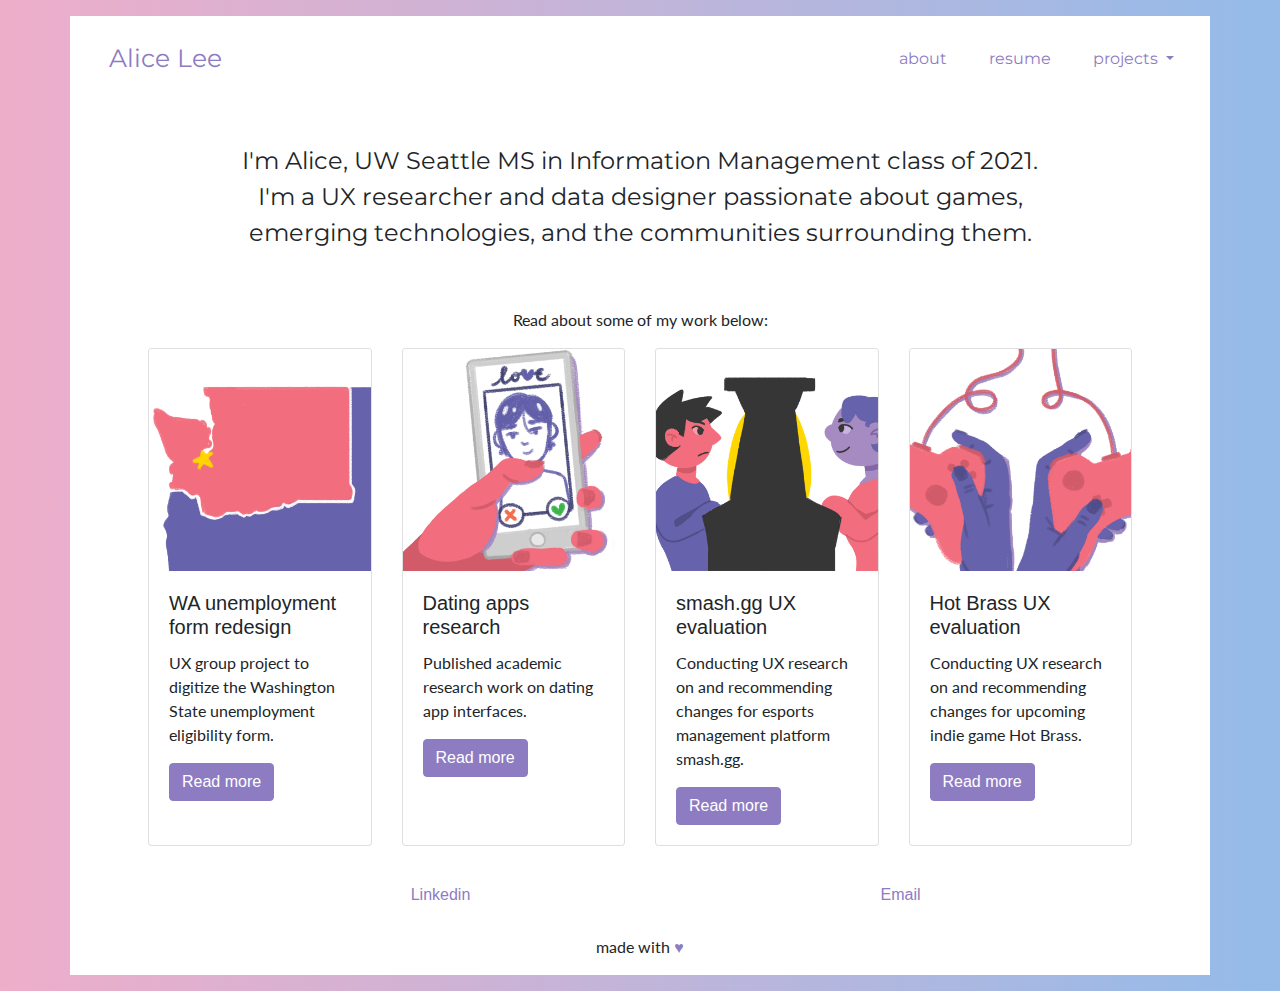
==== index.html @ e4b4aa67 "File reorg + updates, added game journaling project" ====
<!doctype html>
<html lang="en">
  <head>
    <title>home | alice lee</title>
    <meta charset="utf-8">
    <meta name="author" content="Alice Lee">
    <meta name="description" content="Alice Lee's portfolio/website">
    <meta name="viewport" content="width=device-width, initial-scale=1">
    
    <!--bootstrap links-->
    <link rel="stylesheet" href="https://maxcdn.bootstrapcdn.com/bootstrap/4.3.1/css/bootstrap.min.css">
    <script src="https://ajax.googleapis.com/ajax/libs/jquery/3.4.1/jquery.min.js"></script>
    <script src="https://cdnjs.cloudflare.com/ajax/libs/popper.js/1.14.7/umd/popper.min.js"></script>
    <script src="https://maxcdn.bootstrapcdn.com/bootstrap/4.3.1/js/bootstrap.min.js"></script>

    <!--Google Fonts link-->
    <link href="https://fonts.googleapis.com/css2?family=Lato&family=Montserrat&display=swap" rel="stylesheet">

    <!-- custom stylesheet link -->
    <link rel="stylesheet" href="style.css">

    <!--favicon link-->
    <link rel="icon" type="image/png" href="imgs/favicon.png">   
  </head>
  <body>
    <div class="container mt-0 my-sm-3">

      <!--header-->
      <ul class="nav d-flex">
        <li class="nav-item ml-3 mr-auto mt-3 p-2">
          <p class="homelink"><a class="title" href="index.html">Alice Lee</a></p>
        </li>

        <li class="nav-item mt-3 p-2">
          <a class="btn btn-link" href="about.html">about</a>
        </li>

        <li class="nav-item mt-3 p-2">
          <a class="btn btn-link" href="files/resume.pdf">resume</a>
        </li>

        <!--Projects dropdown button-->
        <li class="nav-item mt-3 p-2">
          <div class="dropdown">
            <a class="btn btn-link dropdown-toggle" href="#" role="button" id="dropdownMenuLink" data-toggle="dropdown" aria-haspopup="true" aria-expanded="false">
              projects
            </a>

            <div class="dropdown-menu" aria-labelledby="dropdownMenuLink">
              <a class="dropdown-item" href="eligibility-form.html">WA unemployment form redesign</a>
              <a class="dropdown-item" href="dating.html">Dating app research</a>
              <a class="dropdown-item" href="smashgg.html">smash.gg UX evaluation</a>
              <a class="dropdown-item" href="hotbrass.html">Hot Brass UX evaluation</a>
            </div>
          </div>
        </li>
      </ul>

      <!--intro-->

      <div class="row justify-content-center">
        <div class="col-sm-9" style="text-align:center;">
          <p class="bio">I'm Alice, UW Seattle MS in Information Management class of 2021. I'm a UX researcher and data 
            designer passionate about games, emerging technologies, and the communities surrounding them.</p>
        </div>
      </div>

      <!--projects-->

      <div class="row justify-content-center">
        <p>Read about some of my work below:</p>
      </div>

      <div class="card-deck mx-sm-5">

        <!--Unemployment eligibility redesign link-->
        <div class="card">
          <img class="card-img-top" src="imgs/washington.png" alt="WA unemployment form redesign">
          <div class="card-body">
            <h5 class="card-title">WA unemployment form redesign</h5>
            <p class="card-text">UX group project to digitize the Washington State unemployment eligibility form.</p>
            <a href="eligibility-form.html" class="btn btn-primary">Read more</a>
          </div>
        </div>

        <!--Dating apps research link-->
        <div class="card">
          <img class="card-img-top" src="imgs/datingapps.png" alt="Dating apps research">
          <div class="card-body">
            <h5 class="card-title">Dating apps research</h5>
            <p class="card-text">Published academic research work on dating app interfaces.</p>
            <a href="dating.html" class="btn btn-primary">Read more</a>
          </div>
        </div>

        <!--smash.gg UX eval link-->
        <div class="card">
          <img class="card-img-top" src="imgs/fighting.png" alt="smash.gg UX evaluation">
          <div class="card-body">
            <h5 class="card-title">smash.gg UX evaluation</h5>
            <p class="card-text">Conducting UX research on and recommending changes for esports management platform smash.gg.</p>
            <a href="smashgg.html" class="btn btn-primary">Read more</a>
          </div>
        </div>

        <!--Hot Brass eval link-->
        <div class="card">
          <img class="card-img-top" src="imgs/gaming.png" alt="Hot Brass UX evaluation">
          <div class="card-body">
            <h5 class="card-title">Hot Brass UX evaluation</h5>
            <p class="card-text">Conducting UX research on and recommending changes for upcoming indie game Hot Brass.</p>
            <a href="hotbrass.html" class="btn btn-primary">Read more</a>
          </div>
        </div>

      </div>

      <br/>

      <!--footer-->
      <footer>
        <!--contact navbar-->
        <div class="row">         
          <div class="col-1"></div>

          <div class="col">
            <table class="table">
                <tbody>
                  <tr>
                    <td><a class="footer-link" href="https://www.linkedin.com/in/jsalee/">Linkedin</a></td>
                    <td><a class="footer-link" href="mailto:23alice.lee@gmail.com">Email</a></td>
                  </tr>
                </tbody>
              </table>
          </div>
          
          <div class="col-1"></div>
        </div>

        <div class="row">
          <div class="col">
            <p class="credit">made with <a class="secret" href="changelog.html">♥</a></p>
          </div>
        </div>

      </footer>

    </div>

  </body>

</html>
---- style.css ----
body{
    background: rgb(238,174,202);
    background: linear-gradient(90deg, rgba(238,174,202,1) 0%, rgba(148,187,233,1) 100%);
}

.container{
    background-color: white;
}

p{
    font-family: 'Lato';
}

a:link{
    font-weight: 400;
    color:#8e7cc3;
}

a:visited{
    font-weight: 400;
    color:#8e7cc3;
}

a:hover{
    font-weight: 400;
    color:#8e7cc3;
    text-decoration: none;
}

img {
    width: 100%;
    height: auto;
}

.header-img{
    max-height: 100%;
    max-width: 100%;
}

.homelink{
    font-size: 25px;
    font-weight: 600;
    font-family:'Montserrat';
    color:#20124d;
}

.homelink:hover {
    color:#000000;
    text-decoration: none;
}

.active{
    font-weight: 800;
}

.bio{
    padding-top: 5%;
    padding-bottom: 5%;
    font-family: 'Montserrat';
    font-size: 24px;
}

.bio-link{
    font-weight: 600;
}

.btn-primary{
    background-color: #8e7cc3;
    border-color: #8e7cc3;
    color: #ffffff;
}

.btn-primary:link{
    background-color: #8e7cc3;
    border-color: #8e7cc3;
    color: #ffffff;
}

.btn-primary:visited{
    background-color: #8e7cc3;
    border-color: #8e7cc3;
    color: #ffffff;
}

.btn-primary:hover{
    background-color: #674ea7;
    border-color: #674ea7;
    color: #ffffff;
}

.btn-link{
    font-family: 'Montserrat';
    font-weight: 200;
    color: #8e7cc3;
}

.btn-link:hover{
    font-family: 'Montserrat';
    font-weight: 200;
    color: #000000;
}

.credit{
    text-align: center;
}

.footer-link {
    font-weight: 400;
    color: #8e7cc3;
}

.footer-link:visited {
    font-weight: 400;
    color: #8e7cc3;
}

.footer-link:hover {
    font-weight: 400;
    color: #8e7cc3;
}

.secret {
    color: #000000;
}

.secret:visited{
    color: #000000;
}

.secret:hover{
    color: #000000;
    text-decoration: none;
}

.table td{
    text-align: center;
    border-color: #ffffff;
}

.table-bordered{
    border: 2px solid;
    border-color: #ffffff;
}

.table-proj{
    background:#EBE5FA;
}

.title{
    font-weight: 600;
    color: #674ea7;
    font-family: 'Montserrat';
}
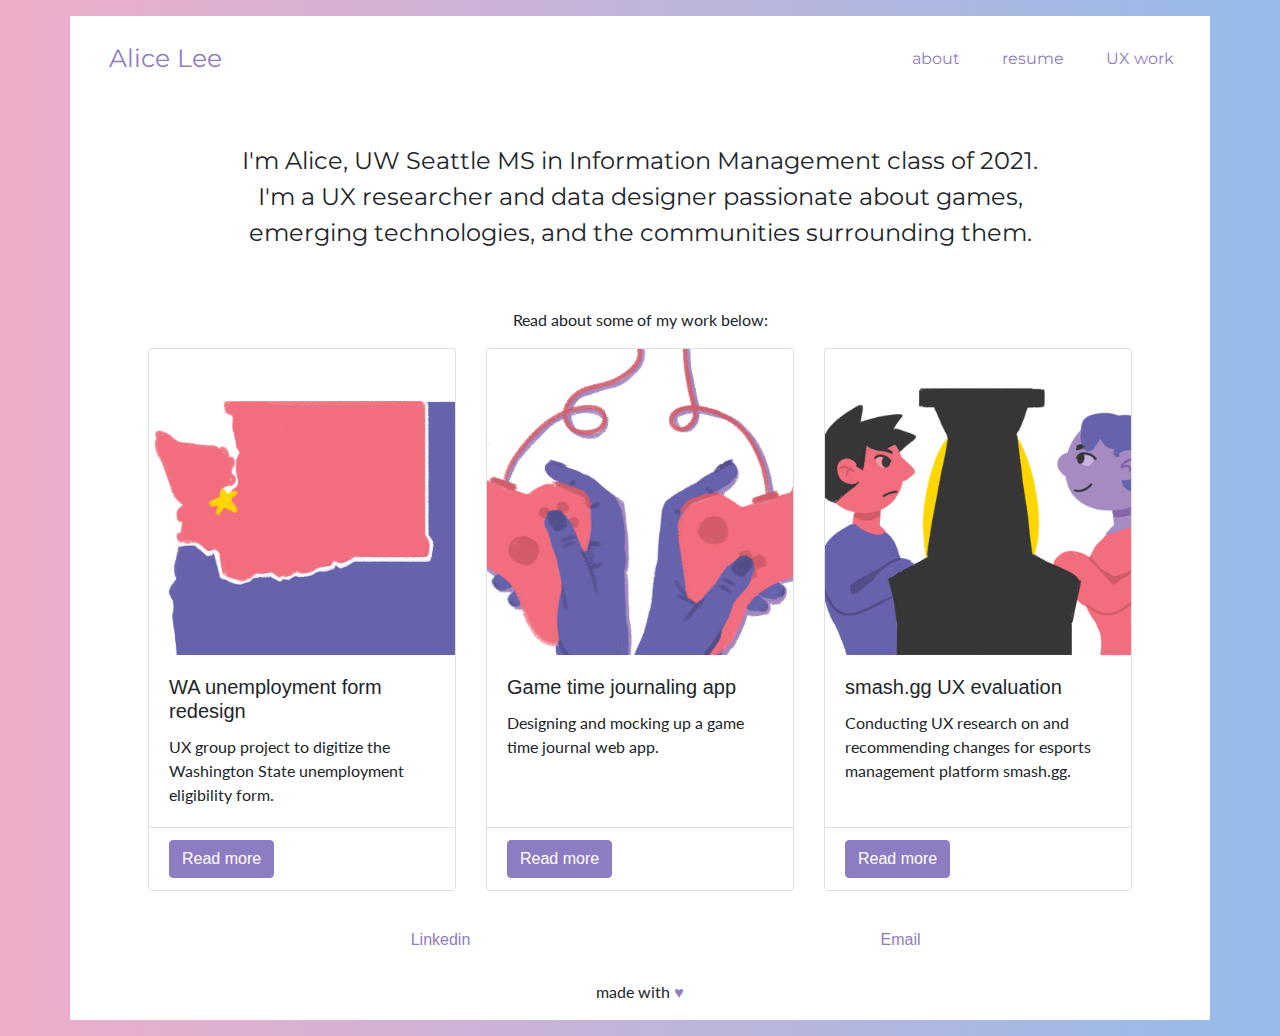
==== commit a85ed5cd: "Added UX work page, header change, removed Hot Brass and dating app research" ====
--- a/index.html
+++ b/index.html
@@ -39,20 +39,8 @@
           <a class="btn btn-link" href="files/resume.pdf">resume</a>
         </li>
 
-        <!--Projects dropdown button-->
         <li class="nav-item mt-3 p-2">
-          <div class="dropdown">
-            <a class="btn btn-link dropdown-toggle" href="#" role="button" id="dropdownMenuLink" data-toggle="dropdown" aria-haspopup="true" aria-expanded="false">
-              projects
-            </a>
-
-            <div class="dropdown-menu" aria-labelledby="dropdownMenuLink">
-              <a class="dropdown-item" href="eligibility-form.html">WA unemployment form redesign</a>
-              <a class="dropdown-item" href="dating.html">Dating app research</a>
-              <a class="dropdown-item" href="smashgg.html">smash.gg UX evaluation</a>
-              <a class="dropdown-item" href="hotbrass.html">Hot Brass UX evaluation</a>
-            </div>
-          </div>
+          <a class="btn btn-link" href="ux-projects.html">UX work</a>
         </li>
       </ul>
 
@@ -79,17 +67,23 @@
           <div class="card-body">
             <h5 class="card-title">WA unemployment form redesign</h5>
             <p class="card-text">UX group project to digitize the Washington State unemployment eligibility form.</p>
+          </div>
+
+          <div class="card-footer">
             <a href="eligibility-form.html" class="btn btn-primary">Read more</a>
           </div>
         </div>
 
         <!--Dating apps research link-->
         <div class="card">
-          <img class="card-img-top" src="imgs/datingapps.png" alt="Dating apps research">
+          <img class="card-img-top" src="imgs/gaming.png" alt="Game time journaling app">
           <div class="card-body">
-            <h5 class="card-title">Dating apps research</h5>
-            <p class="card-text">Published academic research work on dating app interfaces.</p>
-            <a href="dating.html" class="btn btn-primary">Read more</a>
+            <h5 class="card-title">Game time journaling app</h5>
+            <p class="card-text">Designing and mocking up a game time journal web app.</p>
+          </div>
+
+          <div class="card-footer">
+            <a href="game-journal.html" class="btn btn-primary">Read more</a>
           </div>
         </div>
 
@@ -98,18 +92,11 @@
           <img class="card-img-top" src="imgs/fighting.png" alt="smash.gg UX evaluation">
           <div class="card-body">
             <h5 class="card-title">smash.gg UX evaluation</h5>
-            <p class="card-text">Conducting UX research on and recommending changes for esports management platform smash.gg.</p>
+            <p class="card-text">Conducting UX research on and recommending changes for esports management platform smash.gg.</p>           
+          </div>
+
+          <div class="card-footer">
             <a href="smashgg.html" class="btn btn-primary">Read more</a>
-          </div>
-        </div>
-
-        <!--Hot Brass eval link-->
-        <div class="card">
-          <img class="card-img-top" src="imgs/gaming.png" alt="Hot Brass UX evaluation">
-          <div class="card-body">
-            <h5 class="card-title">Hot Brass UX evaluation</h5>
-            <p class="card-text">Conducting UX research on and recommending changes for upcoming indie game Hot Brass.</p>
-            <a href="hotbrass.html" class="btn btn-primary">Read more</a>
           </div>
         </div>
 
--- a/style.css
+++ b/style.css
@@ -100,6 +100,10 @@
     color: #000000;
 }
 
+.card-footer{
+    background-color: #ffffff;
+}
+
 .credit{
     text-align: center;
 }
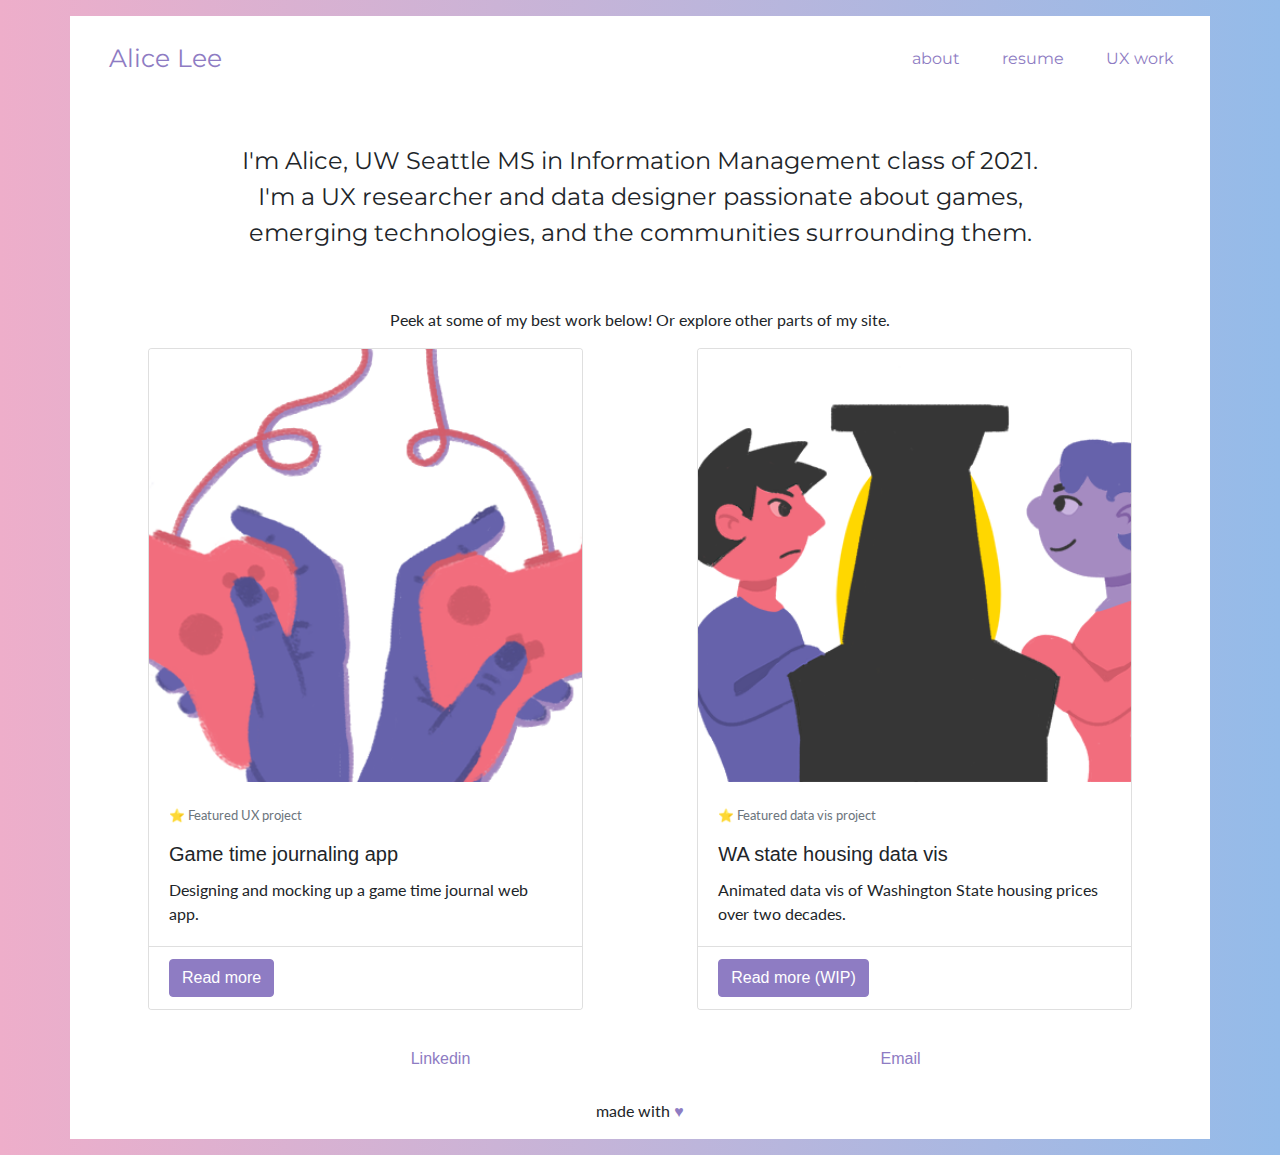
==== commit 77b5db60: "Home page redesign, data vis site WIP" ====
--- a/index.html
+++ b/index.html
@@ -56,28 +56,17 @@
       <!--projects-->
 
       <div class="row justify-content-center">
-        <p>Read about some of my work below:</p>
+        <p>Peek at some of my best work below! Or explore other parts of my site.</p>
       </div>
 
       <div class="card-deck mx-sm-5">
 
-        <!--Unemployment eligibility redesign link-->
-        <div class="card">
-          <img class="card-img-top" src="imgs/washington.png" alt="WA unemployment form redesign">
-          <div class="card-body">
-            <h5 class="card-title">WA unemployment form redesign</h5>
-            <p class="card-text">UX group project to digitize the Washington State unemployment eligibility form.</p>
-          </div>
-
-          <div class="card-footer">
-            <a href="eligibility-form.html" class="btn btn-primary">Read more</a>
-          </div>
-        </div>
-
-        <!--Dating apps research link-->
+        <!--Game journal link-->
         <div class="card">
           <img class="card-img-top" src="imgs/gaming.png" alt="Game time journaling app">
           <div class="card-body">
+            <p class="card-text"><small class="text-muted">&#11088 Featured UX project</small></p>
+
             <h5 class="card-title">Game time journaling app</h5>
             <p class="card-text">Designing and mocking up a game time journal web app.</p>
           </div>
@@ -87,16 +76,19 @@
           </div>
         </div>
 
-        <!--smash.gg UX eval link-->
+        <div class="col-sm-1"></div>
+
+        <!--WA housing data vis link-->
         <div class="card">
           <img class="card-img-top" src="imgs/fighting.png" alt="smash.gg UX evaluation">
           <div class="card-body">
-            <h5 class="card-title">smash.gg UX evaluation</h5>
-            <p class="card-text">Conducting UX research on and recommending changes for esports management platform smash.gg.</p>           
+            <p class="card-text"><small class="text-muted">&#11088 Featured data vis project</small></p>
+            <h5 class="card-title">WA state housing data vis</h5>
+            <p class="card-text">Animated data vis of Washington State housing prices over two decades.</p>           
           </div>
 
           <div class="card-footer">
-            <a href="smashgg.html" class="btn btn-primary">Read more</a>
+            <a href="..." class="btn btn-primary">Read more (WIP)</a>
           </div>
         </div>
 
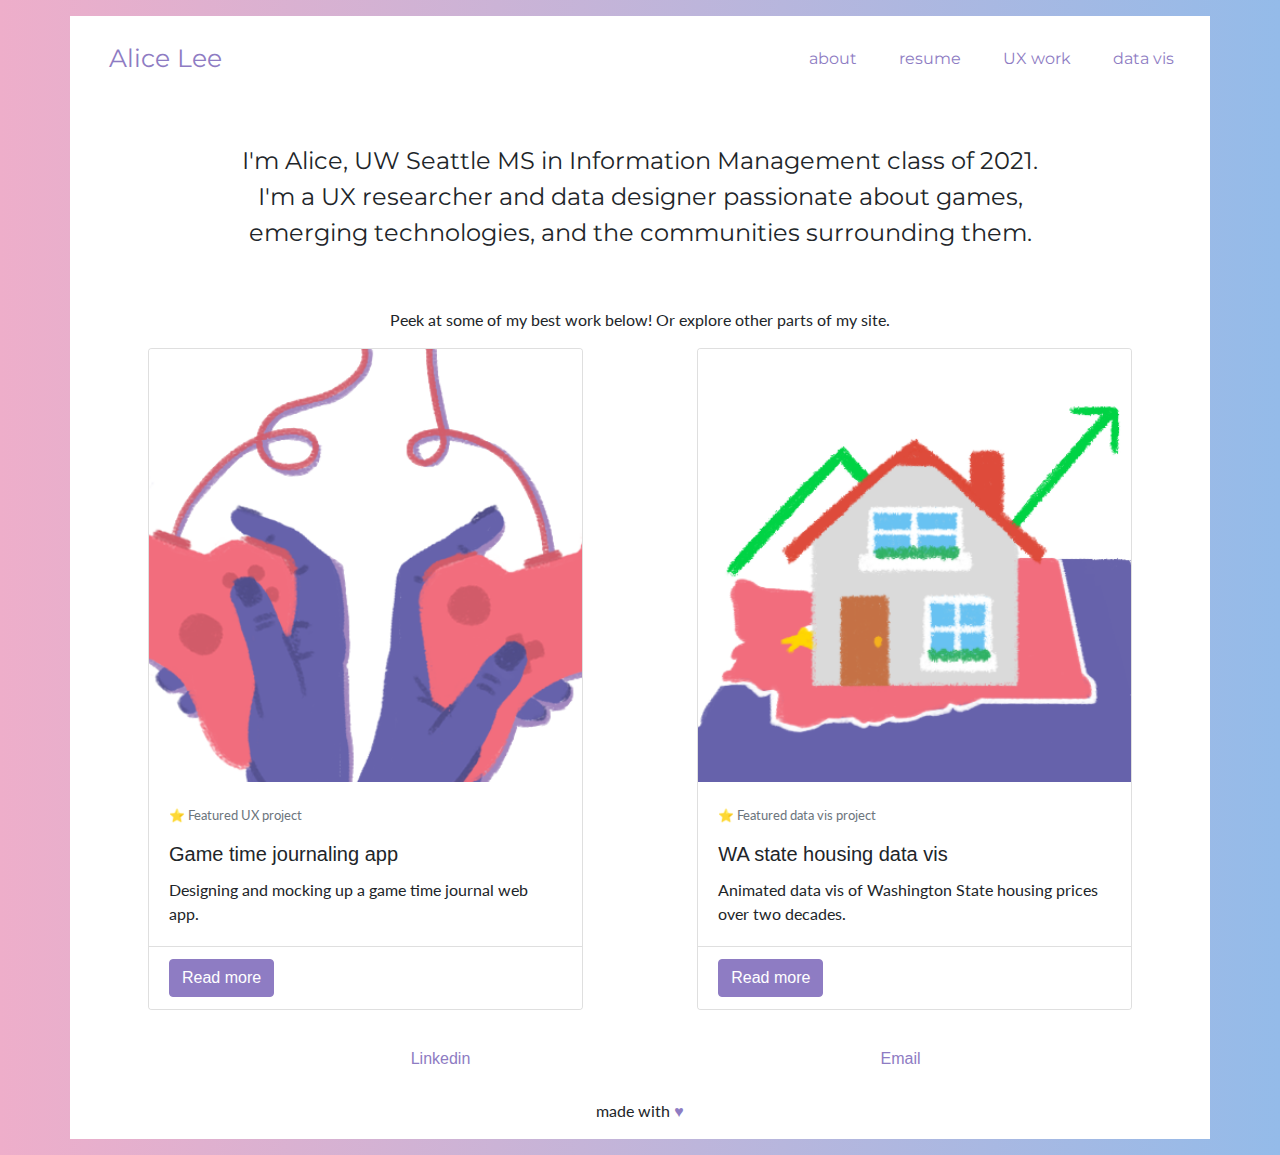
==== commit 21f19495: "Added data vis project images, fixed minor linking glitches" ====
--- a/index.html
+++ b/index.html
@@ -42,6 +42,10 @@
         <li class="nav-item mt-3 p-2">
           <a class="btn btn-link" href="ux-projects.html">UX work</a>
         </li>
+
+        <li class="nav-item mt-3 p-2">
+          <a class="btn btn-link" href="data-vis.html">data vis</a>
+        </li>
       </ul>
 
       <!--intro-->
@@ -80,7 +84,7 @@
 
         <!--WA housing data vis link-->
         <div class="card">
-          <img class="card-img-top" src="imgs/fighting.png" alt="smash.gg UX evaluation">
+          <img class="card-img-top" src="imgs/wa-housing.png" alt="Washington State housing data visualization">
           <div class="card-body">
             <p class="card-text"><small class="text-muted">&#11088 Featured data vis project</small></p>
             <h5 class="card-title">WA state housing data vis</h5>
@@ -88,7 +92,7 @@
           </div>
 
           <div class="card-footer">
-            <a href="..." class="btn btn-primary">Read more (WIP)</a>
+            <a href="wa-housing.html" class="btn btn-primary">Read more</a>
           </div>
         </div>
 
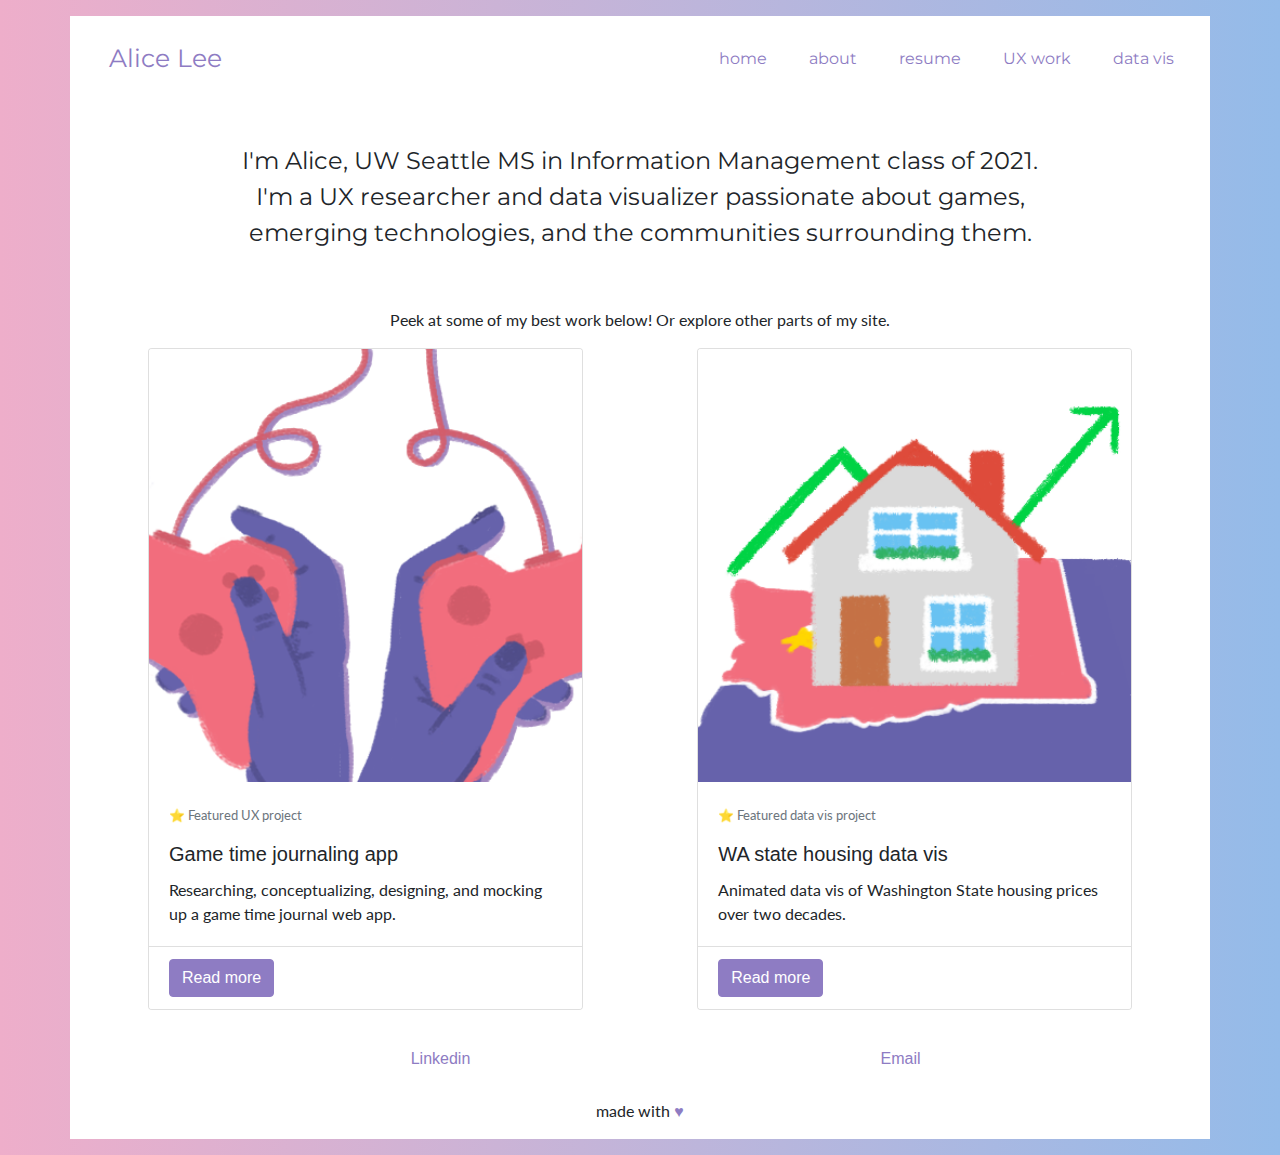
==== commit 3121da0f: "Added home button, project description edits, alt text check" ====
--- a/index.html
+++ b/index.html
@@ -32,6 +32,10 @@
         </li>
 
         <li class="nav-item mt-3 p-2">
+          <a class="btn btn-link" href="index.html">home</a>
+        </li>
+
+        <li class="nav-item mt-3 p-2">
           <a class="btn btn-link" href="about.html">about</a>
         </li>
 
@@ -53,7 +57,7 @@
       <div class="row justify-content-center">
         <div class="col-sm-9" style="text-align:center;">
           <p class="bio">I'm Alice, UW Seattle MS in Information Management class of 2021. I'm a UX researcher and data 
-            designer passionate about games, emerging technologies, and the communities surrounding them.</p>
+            visualizer passionate about games, emerging technologies, and the communities surrounding them.</p>
         </div>
       </div>
 
@@ -72,7 +76,7 @@
             <p class="card-text"><small class="text-muted">&#11088 Featured UX project</small></p>
 
             <h5 class="card-title">Game time journaling app</h5>
-            <p class="card-text">Designing and mocking up a game time journal web app.</p>
+            <p class="card-text">Researching, conceptualizing, designing, and mocking up a game time journal web app.</p>
           </div>
 
           <div class="card-footer">
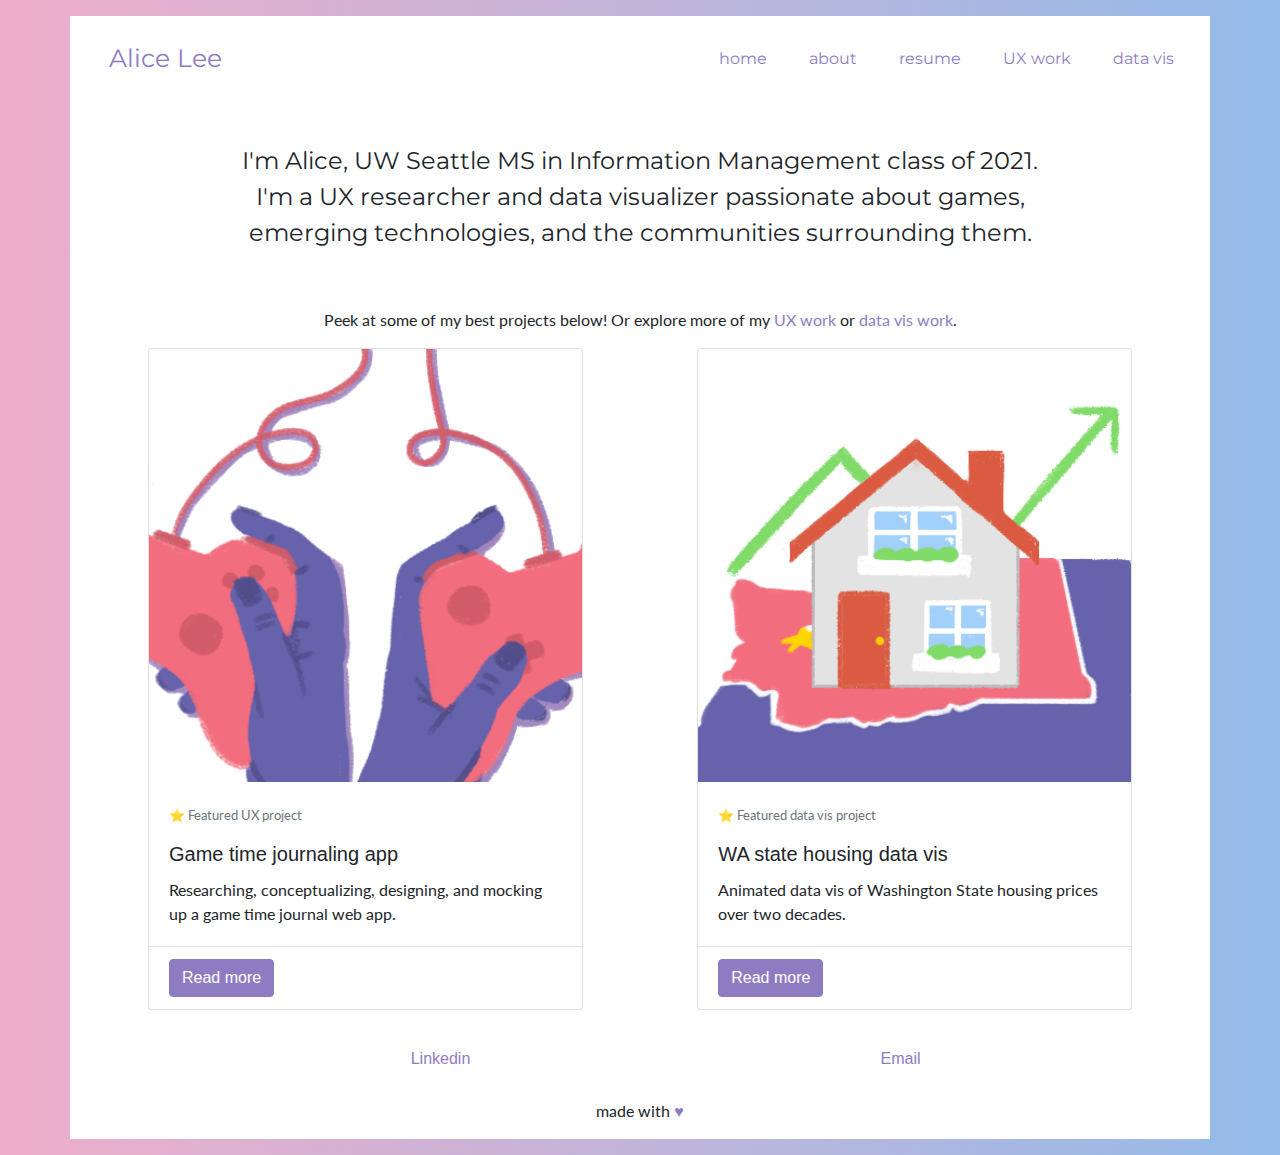
==== commit 3c1e2edf: "New images, small homepage addition, game journal updates" ====
--- a/index.html
+++ b/index.html
@@ -64,7 +64,8 @@
       <!--projects-->
 
       <div class="row justify-content-center">
-        <p>Peek at some of my best work below! Or explore other parts of my site.</p>
+        <p>Peek at some of my best projects below! Or explore more of my <a href="ux-projects.html">UX work</a> 
+          or <a href="data-vis.html>">data vis work</a>.</p>
       </div>
 
       <div class="card-deck mx-sm-5">
--- a/style.css
+++ b/style.css
@@ -7,6 +7,9 @@
     background-color: white;
 }
 
+h3{
+    text-align: center;
+}
 p{
     font-family: 'Lato';
 }
@@ -100,6 +103,11 @@
     color: #000000;
 }
 
+.caption{
+    text-align: center;
+    font-size: 13px;
+}
+
 .card-footer{
     background-color: #ffffff;
 }
